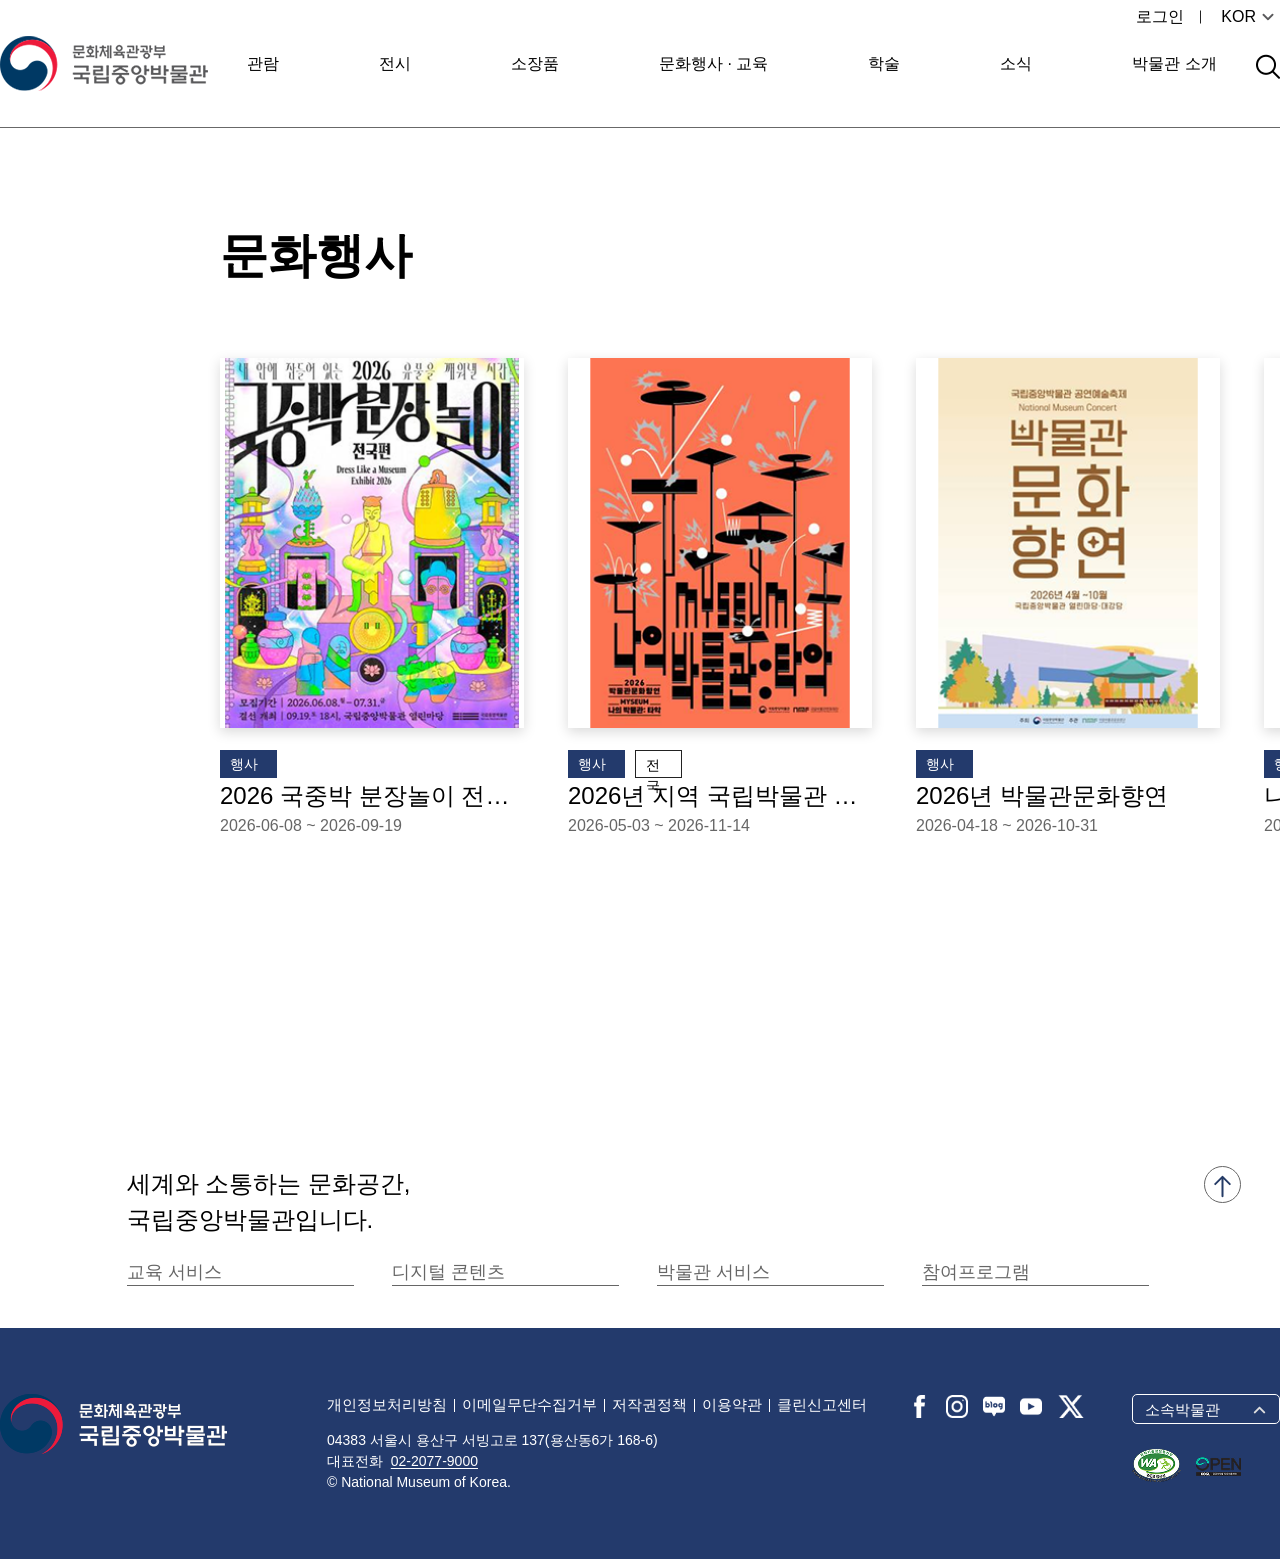
==== index.html @ bb140112 "헤더풋터-문화행사" ====
<!DOCTYPE html>
<html lang="ko">

<head>
    <meta charset="UTF-8">
    <meta name="viewport" content="width=device-width, initial-scale=1.0">
    <title>국립중앙박물관</title>
    <style>

    </style>
    <link rel="stylesheet" href="css/style.css">
</head>

<body>

    <!-- header -->
    <!-- 로고가 먼저 나와야 함  -->
    <header>
        <div class="header-inner inner">
            <h1 class="logo"><a href="#"><img src="./museum_img/logo/logo_b.png" alt="국립중앙박물관 로고 글씨는 흰색"></a></h1>

            <ul class="gnb-list">
                <li class="login"><a href="#">로그인</a></li>
                <li class="lang-btn">
                    <a href="#"><span>KOR</span></a>
                    <ul class="lang-list">
                        <li><a href="#">KOR</a></li>
                        <li><a href="#">ENG</a></li>
                    </ul>
                </li>
            </ul>

            <nav>
                <ul class="main-menu">
                    <li>
                        <a href="#">관람</a>
                        <ul class="depth2">
                            <li><a href="#">관람안내</a></li>
                            <li><a href="#">예약</a></li>
                            <li><a href="#">전시해설</a></li>
                            <li><a href="#">편의시설</a></li>
                            <li><a href="#">오시는 길</a></li>
                        </ul>
                    </li>
                    <li>
                        <a href="#">전시</a>
                        <ul class="depth2">
                            <li><a href="#">상설전시</a></li>
                            <li><a href="#">특별전시</a></li>
                            <li><a href="#">온라인전시</a></li>
                            <li><a href="#">공간 오감</a></li>
                        </ul>
                    </li>
                    <li>
                        <a href="#">소장품</a>
                        <ul class="depth2">
                            <li><a href="#">소장품 검색</a></li>
                            <li><a href="#">대표 소장품</a></li>
                            <li><a href="#">국보 · 보물</a></li>
                            <li><a href="#">디지털 소장품</a></li>
                        </ul>
                    </li>
                    <li>
                        <a href="#">문화행사 · 교육</a>
                        <ul class="depth2">
                            <li><a href="#">행사 · 공연</a></li>
                            <li><a href="#">일반교육(MODU)</a></li>
                            <li><a href="#">전문교육 <br>(뮤지엄 아카데미)</a></li>
                        </ul>
                    </li>
                    <li>
                        <a href="#">학술</a>
                        <ul class="depth2">
                            <li><a href="#">학술 행사</a></li>
                            <li><a href="#">연구 자료</a></li>
                            <li><a href="#">정기간행물</a></li>
                            <li><a href="#">도서관</a></li>
                        </ul>
                    </li>
                    <li>
                        <a href="#">소식</a>
                        <ul class="depth2">
                            <li><a href="#">공지사항</a></li>
                            <li><a href="#">보도자료</a></li>
                            <li><a href="#">채용 · 공고</a></li>
                            <li><a href="#">이벤트 · 참여</a></li>
                        </ul>
                    </li>
                    <li>
                        <a href="#">박물관 소개</a>
                        <ul class="depth2">
                            <li><a href="#">박물관 개요</a></li>
                            <li><a href="#">역사 · 연혁</a></li>
                            <li><a href="#">조직</a></li>
                            <li><a href="#">시설안내</a></li>
                            <li><a href="#">미션 · 비전</a></li>
                        </ul>
                    </li>
                </ul>
            </nav>
            <div class="search-ico">
                <a href="#"><img src="./museum_img/logo/menu-search.png" alt="검색 기능이 있는 돋보기 아이콘"></a>
            </div>
        </div>
    </header>


    <!-- main -->
    <main>
        <section>
            <div class="inner">
                <h2>문화행사</h2>
                <ul class="main-event">
                    <li>
                        <div class="imgbox">
                            <a href="#">
                                <img src="./museum_img/poster/event/main-event1.png" alt="국중박 분장놀이 전국편 포스터">
                                <div class="event-detail">
                                    <div class="detail-list">
                                        <div>
                                            <p class="e-detail">장소</p>
                                            <p class="details">국립중앙박물관 열린마당</p>
                                        </div>
                                        <div>
                                            <p class="e-detail">시간</p>
                                            <p class="details">9:30~17:30</p>
                                        </div>
                                        <div>
                                            <p class="e-detail">입장료</p>
                                            <p class="details">무료</p>
                                        </div>
                                    </div>
                                    <p class="more-btn">More<img src="./museum_img/icon/more-arrow.png" alt="더보기 버튼">
                                    </p>
                                </div>

                            </a>
                        </div>
                        <div class="text-box">
                            <span class="event-ing">행사중</span>
                            <p class="event-title">2026 국중박 분장놀이 전국편</p>
                            <p class="event-date">2026-06-08 ~ 2026-09-19</p>
                        </div>
                    </li>
                    <li>
                        <div class="imgbox">
                            <a href="#">
                                <img src="./museum_img/poster/event/main-event2.png"
                                    alt="2026년 문화향연 나의 박물관(MYSEUM) : 타악 포스터">
                                <div class="event-detail">
                                    <div class="detail-list">
                                        <div>
                                            <p class="e-detail">장소</p>
                                            <p class="details">지역 국립박물관</p>
                                        </div>
                                        <div>
                                            <p class="e-detail">시간</p>
                                            <p class="details">오후 3시</p>
                                        </div>
                                        <div>
                                            <p class="e-detail">입장료</p>
                                            <p class="details">무료</p>
                                        </div>
                                    </div>
                                    <p class="more-btn">More<img src="./museum_img/icon/more-arrow.png" alt="더보기 버튼">
                                    </p>
                                </div>
                            </a>
                        </div>
                        <div class="text-box">
                            <div>
                                <span class="event-ing">행사중</span>
                                <span class="event-region">전국</span>
                            </div>
                            <p class="event-title">2026년 지역 국립박물관 문화향연 &lt;나의 박물관(MYSEUM) : 타악&gt;</p>
                            <p class="event-date">2026-05-03 ~ 2026-11-14</p>
                        </div>
                    </li>
                    <li>
                        <div class="imgbox">
                            <a href="#">
                                <img src="./museum_img/poster/event/main-event3.png" alt="2026년 박물관문화향연 포스터">
                                <div class="event-detail">
                                    <div class="detail-list">
                                        <div>
                                            <p class="e-detail">장소</p>
                                            <p class="details">국립중앙박물관 대강당</p>
                                        </div>
                                        <div>
                                            <p class="e-detail">시간</p>
                                            <p class="details">오후3시 </p>
                                        </div>
                                        <div>
                                            <p class="e-detail">입장료</p>
                                            <p class="details">무료</p>
                                        </div>
                                    </div>
                                    <p class="more-btn">More<img src="./museum_img/icon/more-arrow.png" alt="더보기 버튼">
                                    </p>

                                </div>
                            </a>
                        </div>
                        <div class="text-box">
                            <span class="event-ing">행사중</span>
                            <p class="event-title">2026년 박물관문화향연</p>
                            <p class="event-date">2026-04-18 ~ 2026-10-31</p>
                        </div>
                    </li>
                    <li>
                        <div class="imgbox">
                            <a href="">
                                <img src="./museum_img/poster/event/main-event4.png"
                                    alt="나의 박물관(MYSEUM) : 타악 그루브앤드 포스터">
                                <div class="event-detail">
                                    <div class="detail-list">
                                        <div>
                                            <p class="e-detail">장소</p>
                                            <p class="details">국립청주박물관</p>
                                        </div>
                                        <div>
                                            <p class="e-detail">시간</p>
                                            <p class="details">오후 3시</p>
                                        </div>
                                        <div>
                                            <p class="e-detail">입장료</p>
                                            <p class="details">무료</p>
                                        </div>
                                    </div>
                                    <p class="more-btn">More<img src="./museum_img/icon/more-arrow.png" alt="더보기 버튼">
                                    </p>
                                </div>
                            </a>
                        </div>
                        <div class="text-box">
                            <div>
                                <span class="event-ing">행사중</span>
                                <span class="event-region">청주</span>
                            </div>
                            <p class="event-title">나의 박물관(MYSEUM) : 타악 &lt;국립청주박물관 - 그루브앤드&gt;</p>
                            <p class="event-date">2026-08-01 ~ 2026-08-01</p>
                        </div>
                    </li>
                </ul>
            </div>
        </section>
    </main>

    <!-- footer -->
    <footer>
        <div class="footer-inner-top">
            <div class="footer-top">
                <div>
                    <p> 세계와 소통하는 문화공간, <br> 국립중앙박물관입니다. </p>
                </div>
                <ul class="service-site">
                    <li>
                        <a href="#">
                            <span>교육 서비스</span><img src="./museum_img/logo/arrow-up.png" alt="화살표">
                        </a>
                        <ul class="family-site">
                            <li><a href="#">교육플랫폼 모두(MODU)</a></li>
                            <li><a href="#">학예사 자격증</a></li>
                            <li><a href="#">어린이 박물관</a></li>
                        </ul>
                    </li>
                    <li>
                        <a href="#">
                            <span>디지털 콘텐츠</span><img src="./museum_img/logo/arrow-up.png" alt="화살표">
                        </a>
                        <ul class="family-site">
                            <li><a href="#">e뮤지엄</a></li>
                            <li><a href="#">외규장각 의궤 원문</a></li>
                            <li><a href="#">조선총독부박물관 문서</a></li>
                            <li><a href="#">유리건판</a></li>
                        </ul>
                    </li>
                    <li>
                        <a href="#">
                            <span>박물관 서비스</span><img src="./museum_img/logo/arrow-up.png" alt="화살표">
                        </a>
                        <ul class="family-site">
                            <li><a href="#">박물관 상품관</a></li>
                            <li><a href="#">박물관신문</a></li>
                        </ul>
                    </li>

                    <li>
                        <a href="#">
                            <span>참여프로그램</span><img src="./museum_img/logo/arrow-up.png" alt="화살표">
                        </a>
                        <ul class="family-site">
                            <li><a href="#">청년멘토</a></li>
                        </ul>
                    </li>
                </ul>
                <p class="top-btn">
                    <a href="#"><img src="./museum_img/logo/top-btn.png" alt="맨 위로 버튼"></a>
                </p>
            </div>
        </div>
        <div class="footer-bottom">
            <div class="footer-inner-bottom">
                <div class="footer-left">
                    <p><img src="./museum_img/logo/logo_w.png" alt="로고 밝은 색"></p>
                    <div class="footer-left-right">
                        <ul class="per-info">
                            <li><a href="#">개인정보처리방침</a></li>
                            <li><a href="#">이메일무단수집거부</a></li>
                            <li><a href="#">저작권정책</a></li>
                            <li><a href="#">이용약관</a></li>
                            <li><a href="#">클린신고센터</a></li>
                        </ul>
                        <address>
                            <p>04383 서울시 용산구 서빙고로 137(용산동6가 168-6)</p>
                            <p>대표전화 &nbsp;<a href="#">02-2077-9000</a></p>
                            <p>© National Museum of Korea.</p>
                        </address>
                    </div>
                </div>
                <div class="footer-right">
                    <ul class="sns-list">
                        <li><a href="#"><img src="./museum_img/logo/facebook.png" alt="페이스북 아이콘"></a></li>
                        <li><a href="#"><img src="./museum_img/logo/instagram.png" alt="인스타그램 아이콘"></a></li>
                        <li><a href="#"><img src="./museum_img/logo/naver.png" alt="네이버 아이콘"></a></li>
                        <li><a href="#"><img src="./museum_img/logo/youtube.png" alt="유투브 아이콘"></a></li>
                        <li><a href="#"><img src="./museum_img/logo/twitter.png" alt="트위터 아이콘"></a></li>
                    </ul>
                    <div class="footer-right-right">
                        <div class="family-museum">
                            <div class="family-btn">
                                <a href="#">
                                    <span>소속박물관</span><img src="./museum_img/logo/arrow-up.png" alt="">
                                </a>
                            </div>
                            <ul class="family-museum-list">
                                <li><a href="#">국립경주박물관</a></li>
                                <li><a href="#">국립광주박물관</a></li>
                                <li><a href="#">국립전주박물관</a></li>
                                <li><a href="#">국립대구박물관</a></li>
                                <li><a href="#">국립부여박물관</a></li>
                                <li><a href="#">국립공주박물관</a></li>
                                <li><a href="#">국립진주박물관</a></li>
                                <li><a href="#">국립청주박물관</a></li>
                                <li><a href="#">국립김해박물관</a></li>
                                <li><a href="#">국립제주박물관</a></li>
                                <li><a href="#">국립춘전박물관</a></li>
                                <li><a href="#">국립나주박물관</a></li>
                                <li><a href="#">국립익산박물관</a></li>
                            </ul>
                        </div>
                        <ul class="web-logo">
                            <li><a href="#"><img src="./museum_img/logo/web_access.png" alt="웹 접근성 아이콘"></a></li>
                            <li><a href="#"><img src="./museum_img/logo/logo_open.png" alt="개인정보 아이콘"></a></li>
                        </ul>
                    </div>
                </div>
            </div>
        </div>
    </footer>
</body>

</html>
---- css/style.css ----
/* 공통사항 */
/* 모든요소의 여백제거 */
*,
*::before,
*::after{
    margin:0;
    padding:0;
    box-sizing: border-box;
    font-family: "Pretendard",sans-serif;
    line-height:1.5em;
}
/* li장식제거 */
li{
    list-style:none;
}
/* a 밑줄제거, 글자색 */
a{
    color:inherit;
    text-decoration:none;
}
/* img,video */
img, video{
    max-width:100%;
    /* width:100%; */
    vertical-align:middle;
}
/* em, i, address */
em, i, address{
    font-style:normal;
}

/* button 테두리 제거, 배경제거, 커서마우스 */
button{
    border:0;
    background: none;
    cursor: pointer;
}

/* blind 
- 화면에서 보이지는 않지만 리더기를 통해서 읽혀지도록*/
.blind{
    position:absolute;
    top:-9999px;
}
/* iframe */
iframe{
    border: 0%;
}
/* skip */

/* 변수 선언 */
:root{
    /* color */
    --primary-color:#233A6C;
    --secondary-color:#3F0B9F;
    --typo-color:#666;
    
    /* layout */
    --inner-width: 1400px;

}


/* layout */
.inner{
    max-width:var(--inner-width);
    /* background:rgba(0,0,255,0.1); */
    margin: 0 auto;
}

/* header */
header{
    width:100%;
    /* background:rgba(255,0,0,0.2); */
    font-size:18px;
    font-weight:500px;
    position:fixed;
    z-index: 1000;
    border-bottom: 0.3px solid #686868;
    background-color: #fff;
   
}

.header-inner{
    
    
    display:flex;
    justify-content: space-between;
    align-items: center;
    padding:36px 0;
    font-size:16px;
    position:relative;
   
    
}

header:hover{
    background-color: #fff;
    
    padding-bottom: 300px;
    
}

header:hover .depth2{
    display:block;
}

.main-menu>li>a{
    position:relative;
    display:flex;
    font-weight:500;
    
}

.main-menu>li>a:hover::after{
    content:"";
    opacity:1;
    transition:0.3s;
}
.main-menu>li>a::after{
  content:"";
  display:inline-block;
  position:absolute;
  left:-5px;
  right: -5px;
  top: 23px;
  background: #222;
  height:1px;
  opacity:0;
}

.main-menu>li{
    display:flex;
    align-items: center;
}



.depth2>li:hover{
    color:var(--secondary-color);
}

.depth2{
    display:none;
    
    
    /* background-color: antiquewhite; */
    position:absolute;
    top:75px;
}

.depth2>li{
    margin-top:12px;
}

.depth2>li>a{
    display:block;
    width:190px;
    
}



.gnb-list{
    display:flex;
    gap:20px;
    position:absolute;
    top:5px;
    right:0;
    align-items:normal;
    
}

.lang-list{
    display:none;
}

.login>a{
    position:relative;
    padding:0 17px;
}
.login>a::after{
    content:"";
    display:block;
    width:1px;
    height:13px;
    background:#222;
    position:absolute;
    right:0;
    top:50%;
    transform:translateY(-50%);

}

.lang-btn>a>span::after{
    display:block;
    width:24px;
    height:24px;
    content:"";
    background:url(../museum_img/icon/arrow-up.png);
}

.lang-btn>a>span{
    display:block;
    display:flex;
    
}
.main-menu{
    display:flex;
    position:sticky;

    gap:100px;
    
    
}



.search-ico>a{
    display:block;
    width:24px;
    height:24px;
}





/* main */
section{
    padding:220px;
}

section h2{
    font-size:48px;
}

section>.inner{
    padding:30px, 0;
    
}

.main-event{
    padding:66px 0;
    display:flex;
    gap:44px;
    align-items:stretch;
    
}

.main-event>li{
    flex: 0 0 calc((100% - 54*3px) / 4);
    
    
}

.imgbox{
    position:relative;
}

.imgbox>a>img{
    width:100%;
    height:370px;
    box-shadow: 0 4px 12px rgba(0, 0, 0, 0.15);
    
    
    
    
}

.detail-list{
    display:flex;
    flex-direction:column;
    gap:16px;
    padding-top:95px;
    padding-left:67px;
    line-height:1.3em;
}

.more-btn{
    position:absolute;
    top:85%;
    right:25px;
    
}

.more-btn>img{
    width:29px;
}

.event-detail p{
    font-size:18px;
    color:#fff;
}

.event-detail{
    background-color: rgba(0,0,0,0.76);
    position:absolute;
    top:0;
    width:100%;
    height:100%;
    opacity:0;
    transition:0.5s;
   
}

.event-detail:hover{
    opacity: 1;
}


.details{
    font-weight:bold;
}


.event-title{
    font-size:24px;
    font-weight:500;
    display: -webkit-box;
    -webkit-box-orient: vertical;
    -webkit-line-clamp: 1;
    overflow: hidden;
    width:304px;

}

.event-date{
    color:#666;
    font-size:16px;

}

.text-box{
    margin-top:22px;
}

.event-ing{
    font-size:14px;
    color:#fff;
    display:block;
    background:var(--primary-color);
    width:57px;
    height:28px;
    padding:4px 10px;
}

.event-region{
    font-size:14px;
    display:block;
    background:#fff;
    border: 0.5px solid #222;
    padding:4px 10px;
    width:47px;
    height:28px;

}

.text-box>div{
    display:flex;
    gap:10px;
    align-items: center;
}



/* footer */

footer{
    background-color: #fff;
    position:relative;
   
}

.footer-inner-top{
    /* background-color: rgba(0,255,0,0.1); */
    max-width:1027px;
    margin:0 auto;
    padding: 42px 0;
    

}

.footer-top{
    display:flex;
    flex-direction:column;
    align-items: flex-start;
    gap: 22px;
}

.footer-top p{
    font-size:24px;
}

.service-site{
    display:flex;
    gap:38px;
}

.service-site>li:hover{
    color:#222;
    font-weight:500;
    border-bottom:1px solid #222;
    
}






.service-site>li{
    width:227px;
    height:26px;
    border-bottom: 1px solid var(--typo-color);
    color:var(--typo-color);
    transition:0.3s;
    
}

.service-site>li>a{
    display:flex;
    justify-content: space-between;
    align-items: center;

}

.service-site>li span{
    line-height:1.3em;
}

.service-site>li:hover img{
    opacity:1;
}

.service-site>li img{
    width:15px;
    height:15px;
    margin:5.5px 5.5px;
    opacity:0;
    transition:0.3s;
}

.footer-top span{
    font-size:18px;
}

.top-btn{
    width:37px;
    height:37px;
    border-radius: 50%;
    border: 1px solid var(--typo-color);
    display:flex;
    align-items: center;
    justify-content: center;
    position:absolute;
    right: 39px;
    background-color: #fff;
    
    
    
}

.top-btn>img{
    width: 29px;
    height:29px;
}

.family-site{
    /* display:none; */
}


.family-site>li>a{
    display:block;
    width:227px;
    height:26px;
    background-color: #fff;
    border-bottom:1px solid #666;
    opacity:0;
}


/* footer-bottom */
.footer-bottom{
    background-color: var(--primary-color);
    color:#fff;
    font-size:15px;
}

address{
    font-size:14px;
    font-weight:200;
}

address a{
    text-decoration: underline;
    text-underline-offset: 2px;
}

.footer-inner-bottom{
    margin: 0 auto;
    max-width: 1700px;
    /* background-color: rgba(0,0,0,0.2); */
    display:flex;
    justify-content: space-between;
    padding:66px 0;
}

.footer-left{
    display:flex;
    gap:100px;
}

.footer-left-right{
    display:flex;
    flex-direction: column;
    gap:13px;

}

.per-info{
    display:flex;
    gap:15px;
    transition:0.3s;
    


}

.per-info>li{
    position:relative;
}

.per-info>li::after{
    content:"";
    display:block;
    width:1px;
    height:13px;
    background:#fff;
    position:absolute;
    top:5px;
    right:-7.5px;
    

}

.per-info>li:last-child::after{
    display:none;
}

.per-info>li:hover{
    text-decoration: underline;
    text-underline-offset: 3px;
    
    

}

.footer-right{
    display:flex;
    gap:47px;
    align-items: flex-start;
}

.sns-list{
    display:flex;
    gap:15px;

}



.sns-list>li img{
    height:23px;
}



.family-btn{
    display:block;
    width: 148px;
    height:30px;
    border:1px solid #fff;
    border-radius: 5px;
    padding: 4px 12px;


}

.family-btn>a{
    display:flex;
    justify-content: space-between;
    align-items: center;
    
}

.family-btn>a>img{
    filter:invert(1);
}

.family-museum-list{
    display:none;
}

.web-logo{
    margin-top:25px;
    display:flex;
    align-items: center;
    gap:15px;
}
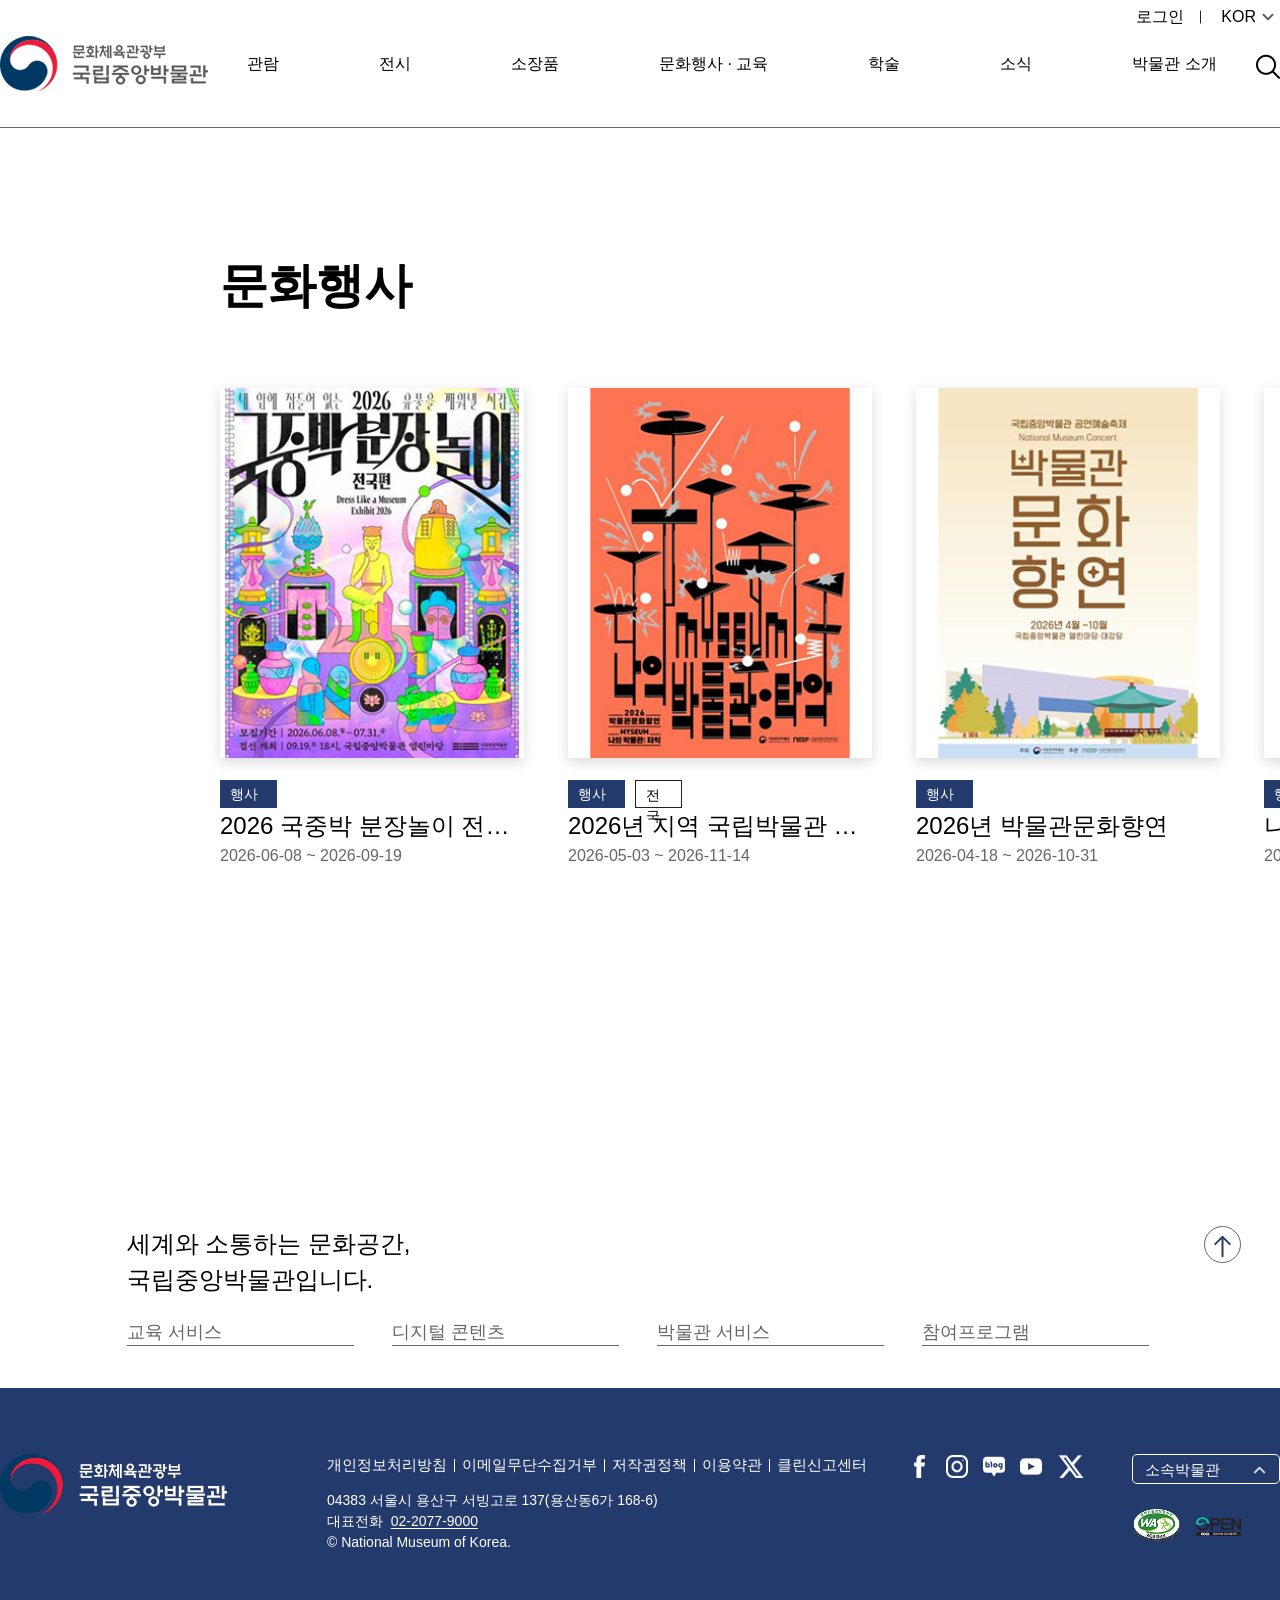
==== commit 225e4ce7: "접근성 개선" ====
--- a/index.html
+++ b/index.html
@@ -17,7 +17,7 @@
     <!-- 로고가 먼저 나와야 함  -->
     <header>
         <div class="header-inner inner">
-            <h1 class="logo"><a href="#"><img src="./museum_img/logo/logo_b.png" alt="국립중앙박물관 로고 글씨는 흰색"></a></h1>
+            <h1 class="logo"><a href="#"><img src="./museum_img/logo/logo_b.png" alt="국립중앙박물관"></a></h1>
 
             <ul class="gnb-list">
                 <li class="login"><a href="#">로그인</a></li>
@@ -99,7 +99,7 @@
                 </ul>
             </nav>
             <div class="search-ico">
-                <a href="#"><img src="./museum_img/logo/menu-search.png" alt="검색 기능이 있는 돋보기 아이콘"></a>
+                <a href="#"><img src="./museum_img/logo/menu-search.png" alt="검색"></a>
             </div>
         </div>
     </header>
@@ -130,8 +130,8 @@
                                             <p class="details">무료</p>
                                         </div>
                                     </div>
-                                    <p class="more-btn">More<img src="./museum_img/icon/more-arrow.png" alt="더보기 버튼">
-                                    </p>
+                                    <span class="more-btn">More<img src="./museum_img/icon/more-arrow.png" alt="">
+                                    </span>
                                 </div>
 
                             </a>
@@ -162,8 +162,8 @@
                                             <p class="details">무료</p>
                                         </div>
                                     </div>
-                                    <p class="more-btn">More<img src="./museum_img/icon/more-arrow.png" alt="더보기 버튼">
-                                    </p>
+                                    <span class="more-btn">More<img src="./museum_img/icon/more-arrow.png" alt="">
+                                    </span>
                                 </div>
                             </a>
                         </div>
@@ -195,8 +195,8 @@
                                             <p class="details">무료</p>
                                         </div>
                                     </div>
-                                    <p class="more-btn">More<img src="./museum_img/icon/more-arrow.png" alt="더보기 버튼">
-                                    </p>
+                                    <span class="more-btn">More<img src="./museum_img/icon/more-arrow.png" alt="">
+                                    </span>
 
                                 </div>
                             </a>
@@ -227,8 +227,8 @@
                                             <p class="details">무료</p>
                                         </div>
                                     </div>
-                                    <p class="more-btn">More<img src="./museum_img/icon/more-arrow.png" alt="더보기 버튼">
-                                    </p>
+                                    <span class="more-btn">More<img src="./museum_img/icon/more-arrow.png" alt="">
+                                    </span>
                                 </div>
                             </a>
                         </div>
--- a/css/style.css
+++ b/css/style.css
@@ -73,7 +73,7 @@
     width:100%;
     /* background:rgba(255,0,0,0.2); */
     font-size:18px;
-    font-weight:500px;
+    font-weight:500;
     position:fixed;
     z-index: 1000;
     border-bottom: 0.3px solid #686868;
@@ -94,14 +94,14 @@
     
 }
 
-header:hover{
+header:hover,
+header:focus-within{
     background-color: #fff;
-    
     padding-bottom: 300px;
-    
-}
-
-header:hover .depth2{
+}
+
+header:hover .depth2,
+header:focus-within .depth2{
     display:block;
 }
 
@@ -236,7 +236,7 @@
 }
 
 section>.inner{
-    padding:30px, 0;
+    padding:30px 0;
     
 }
 
@@ -288,10 +288,13 @@
     width:29px;
 }
 
-.event-detail p{
+.event-detail p,
+.event-detail span{
     font-size:18px;
     color:#fff;
 }
+
+
 
 .event-detail{
     background-color: rgba(0,0,0,0.76);
@@ -304,7 +307,8 @@
    
 }
 
-.event-detail:hover{
+.imgbox:hover .event-detail,
+.imgbox:focus-within .event-detail{
     opacity: 1;
 }
 
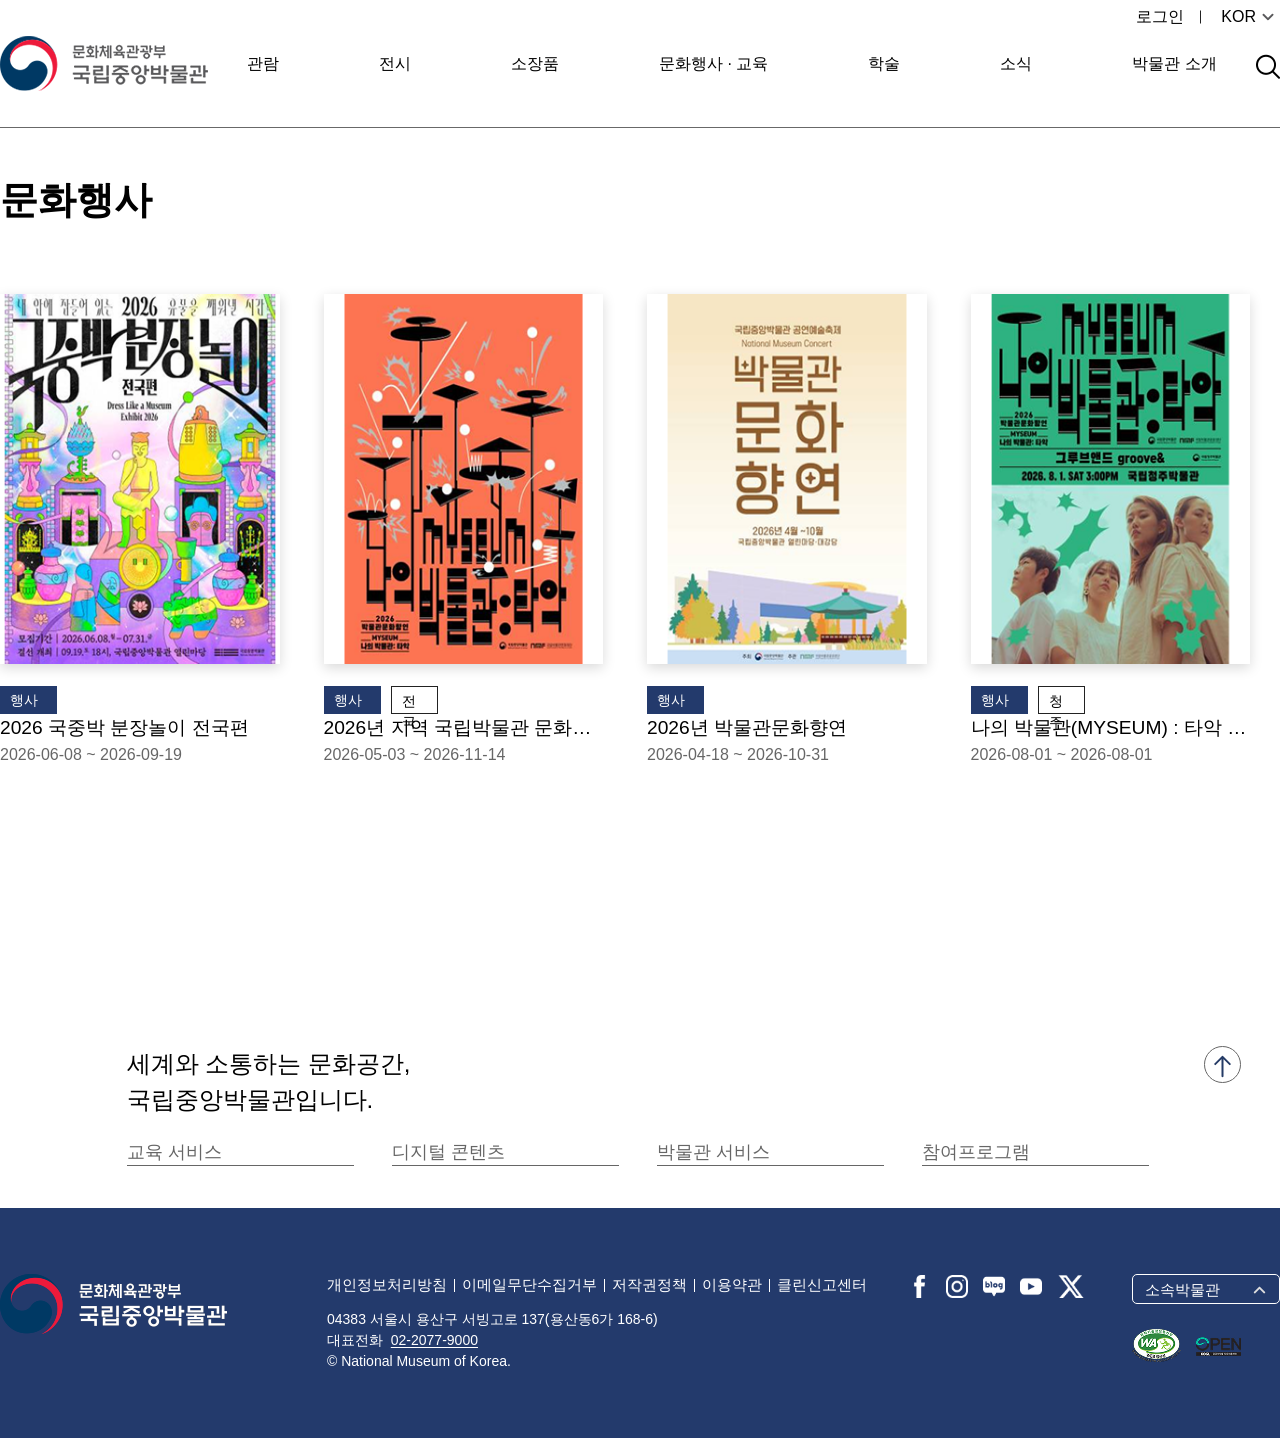
==== commit 44529ce6: "lang-btn-list" ====
--- a/index.html
+++ b/index.html
@@ -26,6 +26,8 @@
                     <ul class="lang-list">
                         <li><a href="#">KOR</a></li>
                         <li><a href="#">ENG</a></li>
+                        <li><a href="#">JPN</a></li>
+                        <li><a href="#">CHN</a></li>
                     </ul>
                 </li>
             </ul>
--- a/css/style.css
+++ b/css/style.css
@@ -2,59 +2,68 @@
 /* 모든요소의 여백제거 */
 *,
 *::before,
-*::after{
-    margin:0;
-    padding:0;
+*::after {
+    margin: 0;
+    padding: 0;
     box-sizing: border-box;
-    font-family: "Pretendard",sans-serif;
-    line-height:1.5em;
-}
+    font-family: "Pretendard", sans-serif;
+    line-height: 1.5em;
+}
+
 /* li장식제거 */
-li{
-    list-style:none;
-}
+li {
+    list-style: none;
+}
+
 /* a 밑줄제거, 글자색 */
-a{
-    color:inherit;
-    text-decoration:none;
-}
+a {
+    color: inherit;
+    text-decoration: none;
+}
+
 /* img,video */
-img, video{
-    max-width:100%;
+img,
+video {
+    max-width: 100%;
     /* width:100%; */
-    vertical-align:middle;
-}
+    vertical-align: middle;
+}
+
 /* em, i, address */
-em, i, address{
-    font-style:normal;
+em,
+i,
+address {
+    font-style: normal;
 }
 
 /* button 테두리 제거, 배경제거, 커서마우스 */
-button{
-    border:0;
+button {
+    border: 0;
     background: none;
     cursor: pointer;
 }
 
 /* blind 
 - 화면에서 보이지는 않지만 리더기를 통해서 읽혀지도록*/
-.blind{
-    position:absolute;
-    top:-9999px;
-}
+.blind {
+    position: absolute;
+    top: -9999px;
+}
+
 /* iframe */
-iframe{
+iframe {
     border: 0%;
 }
+
 /* skip */
 
 /* 변수 선언 */
-:root{
+:root {
     /* color */
-    --primary-color:#233A6C;
-    --secondary-color:#3F0B9F;
-    --typo-color:#666;
-    
+    --primary-color: #233A6C;
+    --secondary-color: #3F0B9F;
+    --typo-color: #666;
+
     /* layout */
     --inner-width: 1400px;
 
@@ -62,164 +71,197 @@
 
 
 /* layout */
-.inner{
-    max-width:var(--inner-width);
+.inner {
+    max-width: var(--inner-width);
     /* background:rgba(0,0,255,0.1); */
     margin: 0 auto;
 }
 
 /* header */
-header{
-    width:100%;
+header {
+    width: 100%;
     /* background:rgba(255,0,0,0.2); */
-    font-size:18px;
-    font-weight:500;
-    position:fixed;
+    font-size: 18px;
+    font-weight: 500;
+    position: fixed;
     z-index: 1000;
     border-bottom: 0.3px solid #686868;
     background-color: #fff;
-   
-}
-
-.header-inner{
-    
-    
-    display:flex;
+
+}
+
+.header-inner {
+
+
+    display: flex;
     justify-content: space-between;
     align-items: center;
-    padding:36px 0;
-    font-size:16px;
-    position:relative;
-   
-    
+    padding: 36px 0;
+    font-size: 16px;
+    position: relative;
+
+
 }
 
 header:hover,
-header:focus-within{
+header:focus-within {
     background-color: #fff;
     padding-bottom: 300px;
 }
 
 header:hover .depth2,
-header:focus-within .depth2{
-    display:block;
-}
-
-.main-menu>li>a{
-    position:relative;
+header:focus-within .depth2 {
+    display: block;
+}
+
+.main-menu>li>a {
+    position: relative;
+    display: flex;
+    font-weight: 500;
+
+}
+
+.main-menu>li>a:hover::after {
+    content: "";
+    opacity: 1;
+    transition: 0.3s;
+}
+
+.main-menu>li>a::after {
+    content: "";
+    display: inline-block;
+    position: absolute;
+    left: -5px;
+    right: -5px;
+    top: 23px;
+    background: #222;
+    height: 1px;
+    opacity: 0;
+}
+
+.main-menu>li {
+    display: flex;
+    align-items: center;
+}
+
+
+
+.depth2>li:hover {
+    color: var(--secondary-color);
+}
+
+.depth2 {
+    display: none;
+
+
+    /* background-color: antiquewhite; */
+    position: absolute;
+    top: 75px;
+}
+
+.depth2>li {
+    margin-top: 12px;
+}
+
+.depth2>li>a {
+    display: block;
+    width: 190px;
+
+}
+
+
+
+.gnb-list {
+    display: flex;
+    gap: 20px;
+    position: absolute;
+    top: 5px;
+    right: 0;
+    align-items: normal;
+
+}
+
+
+.login>a {
+    position: relative;
+    padding: 0 17px;
+}
+
+.login>a::after {
+    content: "";
+    display: block;
+    width: 1px;
+    height: 13px;
+    background: #222;
+    position: absolute;
+    right: 0;
+    top: 50%;
+    transform: translateY(-50%);
+
+}
+
+.lang-btn>a>span::after {
+    display: block;
+    width: 24px;
+    height: 24px;
+    content: "";
+    background: url(../museum_img/icon/arrow-up.png);
+}
+
+.lang-btn>a>span {
+    display: block;
+    display: flex;
+
+}
+
+.lang-btn .lang-list {
+    position: absolute;
+    right:0;
+    background: #fff;
+    color: var(--typo-color);
+    width: 76px;
+    border-radius:8px;
+    flex-direction: column;
     display:flex;
-    font-weight:500;
+    gap:10px;
+    padding:13px 22px;
+    box-shadow: 0 4px 10px rgba(0,0,0,0.2);
+    display: none;
+}
+
+
+
+/* .lang-btn .lang-list>li a {
+} */
+
+
+.lang-btn .lang-list>li a:hover {
     
-}
-
-.main-menu>li>a:hover::after{
-    content:"";
-    opacity:1;
-    transition:0.3s;
-}
-.main-menu>li>a::after{
-  content:"";
-  display:inline-block;
-  position:absolute;
-  left:-5px;
-  right: -5px;
-  top: 23px;
-  background: #222;
-  height:1px;
-  opacity:0;
-}
-
-.main-menu>li{
+    color:#222;
+    font-weight:700;
+    
+}
+
+
+.lang-btn:hover .lang-list {
+    display: block;
+    flex-direction: column;
     display:flex;
-    align-items: center;
-}
-
-
-
-.depth2>li:hover{
-    color:var(--secondary-color);
-}
-
-.depth2{
-    display:none;
-    
-    
-    /* background-color: antiquewhite; */
-    position:absolute;
-    top:75px;
-}
-
-.depth2>li{
-    margin-top:12px;
-}
-
-.depth2>li>a{
-    display:block;
-    width:190px;
-    
-}
-
-
-
-.gnb-list{
-    display:flex;
-    gap:20px;
-    position:absolute;
-    top:5px;
-    right:0;
-    align-items:normal;
-    
-}
-
-.lang-list{
-    display:none;
-}
-
-.login>a{
-    position:relative;
-    padding:0 17px;
-}
-.login>a::after{
-    content:"";
-    display:block;
-    width:1px;
-    height:13px;
-    background:#222;
-    position:absolute;
-    right:0;
-    top:50%;
-    transform:translateY(-50%);
-
-}
-
-.lang-btn>a>span::after{
-    display:block;
-    width:24px;
-    height:24px;
-    content:"";
-    background:url(../museum_img/icon/arrow-up.png);
-}
-
-.lang-btn>a>span{
-    display:block;
-    display:flex;
-    
-}
-.main-menu{
-    display:flex;
-    position:sticky;
-
-    gap:100px;
-    
-    
-}
-
-
-
-.search-ico>a{
-    display:block;
-    width:24px;
-    height:24px;
+    gap:10px;
+}
+
+.main-menu {
+    display: flex;
+    position: sticky;
+    gap: 100px;
+}
+
+
+
+.search-ico>a {
+    display: block;
+    width: 24px;
+    height: 24px;
 }
 
 
@@ -227,142 +269,149 @@
 
 
 /* main */
-section{
-    padding:220px;
-}
-
-section h2{
-    font-size:48px;
-}
-
-section>.inner{
-    padding:30px 0;
-    
-}
-
-.main-event{
-    padding:66px 0;
-    display:flex;
-    gap:44px;
-    align-items:stretch;
-    
-}
-
-.main-event>li{
+section {
+    /* padding: 220px; */
+    padding:clamp(120px,11vw,220px) 0;
+}
+
+section h2 {
+    /* font-size: 48px; */
+    font-size: clamp(32px,3vw,48px);
+}
+
+section>.inner {
+    padding: 30px 0;
+
+}
+
+.main-event {
+    padding: 66px 0;
+    display: flex;
+    gap: 44px;
+    align-items: stretch;
+    /* display:grid;
+    grid-template-columns:repeat(4,minmax(0,1fr));
+    gap:44px; */
+
+}
+
+.main-event>li {
     flex: 0 0 calc((100% - 54*3px) / 4);
-    
-    
-}
-
-.imgbox{
-    position:relative;
-}
-
-.imgbox>a>img{
-    width:100%;
-    height:370px;
+
+
+}
+
+.imgbox {
+    position: relative;
+}
+
+.imgbox>a>img {
+    width: 100%;
+    height: 370px;
     box-shadow: 0 4px 12px rgba(0, 0, 0, 0.15);
-    
-    
-    
-    
-}
-
-.detail-list{
-    display:flex;
-    flex-direction:column;
-    gap:16px;
-    padding-top:95px;
-    padding-left:67px;
-    line-height:1.3em;
-}
-
-.more-btn{
-    position:absolute;
-    top:85%;
-    right:25px;
-    
-}
-
-.more-btn>img{
-    width:29px;
+
+
+
+
+}
+
+.detail-list {
+    display: flex;
+    flex-direction: column;
+    gap: 16px;
+    padding-top: 95px;
+    padding-left: 67px;
+    line-height: 1.3em;
+}
+
+.more-btn {
+    position: absolute;
+    top: 85%;
+    right: 25px;
+
+}
+
+.more-btn>img {
+    width: 29px;
 }
 
 .event-detail p,
-.event-detail span{
-    font-size:18px;
-    color:#fff;
-}
-
-
-
-.event-detail{
-    background-color: rgba(0,0,0,0.76);
-    position:absolute;
-    top:0;
-    width:100%;
-    height:100%;
-    opacity:0;
-    transition:0.5s;
-   
+.event-detail span {
+    font-size: 18px;
+    color: #fff;
+}
+
+
+
+.event-detail {
+    background-color: rgba(0, 0, 0, 0.76);
+    position: absolute;
+    top: 0;
+    width: 100%;
+    height: 100%;
+    opacity: 0;
+    transition: 0.5s;
+
 }
 
 .imgbox:hover .event-detail,
-.imgbox:focus-within .event-detail{
+.imgbox:focus-within .event-detail {
     opacity: 1;
 }
 
 
-.details{
-    font-weight:bold;
-}
-
-
-.event-title{
-    font-size:24px;
-    font-weight:500;
+.details {
+    font-weight: bold;
+}
+
+
+.event-title {
+    /* font-size: 24px; */
+    font-size:clamp(18px,1.5vw,24px);
+    font-weight: 500;
     display: -webkit-box;
     -webkit-box-orient: vertical;
     -webkit-line-clamp: 1;
     overflow: hidden;
-    width:304px;
-
-}
-
-.event-date{
-    color:#666;
-    font-size:16px;
-
-}
-
-.text-box{
-    margin-top:22px;
-}
-
-.event-ing{
-    font-size:14px;
-    color:#fff;
-    display:block;
-    background:var(--primary-color);
-    width:57px;
-    height:28px;
-    padding:4px 10px;
-}
-
-.event-region{
-    font-size:14px;
-    display:block;
-    background:#fff;
+    /* width: 304px; */
+    width:100%;
+
+}
+
+.event-date {
+    color: #666;
+    font-size: 16px;
+
+}
+
+.text-box {
+    margin-top: 22px;
+}
+
+.event-ing {
+    font-size: 14px;
+    color: #fff;
+    display: block;
+    background: var(--primary-color);
+    width: 57px;
+    height: 28px;
+    padding: 4px 10px;
+}
+
+.event-region {
+    font-size: 14px;
+    display: block;
+    background: #fff;
     border: 0.5px solid #222;
-    padding:4px 10px;
-    width:47px;
-    height:28px;
-
-}
-
-.text-box>div{
-    display:flex;
-    gap:10px;
+    padding: 4px 10px;
+    width: 47px;
+    height: 28px;
+
+}
+
+.text-box>div {
+    display: flex;
+    gap: 10px;
     align-items: center;
 }
 
@@ -370,247 +419,607 @@
 
 /* footer */
 
-footer{
+footer {
     background-color: #fff;
-    position:relative;
-   
-}
-
-.footer-inner-top{
+    position: relative;
+
+}
+
+.footer-inner-top {
     /* background-color: rgba(0,255,0,0.1); */
-    max-width:1027px;
-    margin:0 auto;
+    max-width: 1027px;
+    margin: 0 auto;
     padding: 42px 0;
-    
-
-}
-
-.footer-top{
-    display:flex;
-    flex-direction:column;
+
+
+}
+
+.footer-top {
+    display: flex;
+    flex-direction: column;
     align-items: flex-start;
     gap: 22px;
 }
 
-.footer-top p{
-    font-size:24px;
-}
-
-.service-site{
-    display:flex;
-    gap:38px;
-}
-
-.service-site>li:hover{
-    color:#222;
-    font-weight:500;
-    border-bottom:1px solid #222;
-    
-}
-
-
-
-
-
-
-.service-site>li{
-    width:227px;
-    height:26px;
+.footer-top p {
+    font-size: 24px;
+}
+
+.service-site {
+    display: flex;
+    gap: 38px;
+}
+
+.service-site>li:hover {
+    color: #222;
+    font-weight: 500;
+    border-bottom: 1px solid #222;
+
+}
+
+
+
+
+
+
+.service-site>li {
+    width: 227px;
+    height: 26px;
     border-bottom: 1px solid var(--typo-color);
-    color:var(--typo-color);
-    transition:0.3s;
-    
-}
-
-.service-site>li>a{
-    display:flex;
+    color: var(--typo-color);
+    transition: 0.3s;
+
+}
+
+.service-site>li>a {
+    display: flex;
     justify-content: space-between;
     align-items: center;
 
 }
 
-.service-site>li span{
-    line-height:1.3em;
-}
-
-.service-site>li:hover img{
-    opacity:1;
-}
-
-.service-site>li img{
-    width:15px;
-    height:15px;
-    margin:5.5px 5.5px;
-    opacity:0;
-    transition:0.3s;
-}
-
-.footer-top span{
-    font-size:18px;
-}
-
-.top-btn{
-    width:37px;
-    height:37px;
+.service-site>li span {
+    line-height: 1.3em;
+}
+
+.service-site>li:hover img {
+    opacity: 1;
+}
+
+.service-site>li img {
+    width: 15px;
+    height: 15px;
+    margin: 5.5px 5.5px;
+    opacity: 0;
+    transition: 0.3s;
+}
+
+.footer-top span {
+    font-size: 18px;
+}
+
+.top-btn {
+    width: 37px;
+    height: 37px;
     border-radius: 50%;
     border: 1px solid var(--typo-color);
-    display:flex;
+    display: flex;
     align-items: center;
     justify-content: center;
-    position:absolute;
+    position: absolute;
     right: 39px;
     background-color: #fff;
-    
-    
-    
-}
-
-.top-btn>img{
+
+
+
+}
+
+.top-btn>img {
     width: 29px;
-    height:29px;
-}
-
-.family-site{
+    height: 29px;
+}
+
+.family-site {
     /* display:none; */
 }
 
 
-.family-site>li>a{
-    display:block;
-    width:227px;
-    height:26px;
+.family-site>li>a {
+    display: block;
+    width: 227px;
+    height: 26px;
     background-color: #fff;
-    border-bottom:1px solid #666;
-    opacity:0;
+    border-bottom: 1px solid #666;
+    opacity: 0;
 }
 
 
 /* footer-bottom */
-.footer-bottom{
+.footer-bottom {
     background-color: var(--primary-color);
-    color:#fff;
-    font-size:15px;
-}
-
-address{
-    font-size:14px;
-    font-weight:200;
-}
-
-address a{
+    color: #fff;
+    font-size: 15px;
+}
+
+address {
+    font-size: 14px;
+    font-weight: 200;
+}
+
+address a {
     text-decoration: underline;
     text-underline-offset: 2px;
 }
 
-.footer-inner-bottom{
+.footer-inner-bottom {
     margin: 0 auto;
     max-width: 1700px;
     /* background-color: rgba(0,0,0,0.2); */
-    display:flex;
+    display: flex;
     justify-content: space-between;
-    padding:66px 0;
-}
-
-.footer-left{
-    display:flex;
-    gap:100px;
-}
-
-.footer-left-right{
-    display:flex;
+    padding: 66px 0;
+}
+
+.footer-left {
+    display: flex;
+    gap: 100px;
+}
+
+.footer-left-right {
+    display: flex;
     flex-direction: column;
-    gap:13px;
-
-}
-
-.per-info{
-    display:flex;
-    gap:15px;
-    transition:0.3s;
-    
-
-
-}
-
-.per-info>li{
-    position:relative;
-}
-
-.per-info>li::after{
-    content:"";
-    display:block;
-    width:1px;
-    height:13px;
-    background:#fff;
-    position:absolute;
-    top:5px;
-    right:-7.5px;
-    
-
-}
-
-.per-info>li:last-child::after{
-    display:none;
-}
-
-.per-info>li:hover{
+    gap: 13px;
+
+}
+
+.per-info {
+    display: flex;
+    gap: 15px;
+    transition: 0.3s;
+
+
+
+}
+
+.per-info>li {
+    position: relative;
+}
+
+.per-info>li::after {
+    content: "";
+    display: block;
+    width: 1px;
+    height: 13px;
+    background: #fff;
+    position: absolute;
+    top: 5px;
+    right: -7.5px;
+
+
+}
+
+.per-info>li:last-child::after {
+    display: none;
+}
+
+.per-info>li:hover {
     text-decoration: underline;
     text-underline-offset: 3px;
-    
-    
-
-}
-
-.footer-right{
-    display:flex;
-    gap:47px;
+
+
+
+}
+
+.footer-right {
+    display: flex;
+    gap: 47px;
     align-items: flex-start;
 }
 
-.sns-list{
-    display:flex;
-    gap:15px;
-
-}
-
-
-
-.sns-list>li img{
-    height:23px;
-}
-
-
-
-.family-btn{
-    display:block;
+.sns-list {
+    display: flex;
+    gap: 15px;
+
+}
+
+
+
+.sns-list>li img {
+    height: 23px;
+}
+
+
+
+.family-btn {
+    display: block;
     width: 148px;
-    height:30px;
-    border:1px solid #fff;
+    height: 30px;
+    border: 1px solid #fff;
     border-radius: 5px;
     padding: 4px 12px;
 
 
 }
 
-.family-btn>a{
-    display:flex;
+.family-btn>a {
+    display: flex;
     justify-content: space-between;
     align-items: center;
-    
-}
-
-.family-btn>a>img{
-    filter:invert(1);
-}
-
-.family-museum-list{
-    display:none;
-}
-
-.web-logo{
-    margin-top:25px;
-    display:flex;
+
+}
+
+.family-btn>a>img {
+    filter: invert(1);
+}
+
+.family-museum-list {
+    display: none;
+}
+
+.web-logo {
+    margin-top: 25px;
+    display: flex;
     align-items: center;
-    gap:15px;
-}
-
+    gap: 15px;
+}
+
+/* Tablet */
+@media (max-width: 1024px) {
+    .main-event {
+        grid-template-columns: repeat(2, minmax(0, 1fr));
+        gap: 40px 24px;
+    }
+}
+
+
+
+
+/* Mobile */
+/* =========================================
+   Mobile : 767px 이하
+========================================= */
+
+@media (max-width: 767px) {
+
+    /* -----------------------------------------
+       공통
+    ----------------------------------------- */
+
+    .inner {
+        width: calc(100% - 40px);
+    }
+
+
+    /* -----------------------------------------
+       HEADER
+    ----------------------------------------- */
+
+    header {
+        width: 100%;
+        height: auto;
+
+        /* 데스크톱 hover로 생기는 padding 제거 */
+        padding-bottom: 0 !important;
+    }
+
+    header:hover {
+        padding-bottom: 0 !important;
+        background-color: #fff;
+    }
+
+    .header-inner {
+        width: calc(100% - 40px);
+        height: 70px;
+
+        padding: 0;
+
+        display: flex;
+        align-items: center;
+        justify-content: space-between;
+    }
+
+    /* 로고 */
+    .logo {
+        flex-shrink: 0;
+    }
+
+    .logo img {
+        width: 150px;
+        height: auto;
+    }
+
+    /* 기존 PC 메뉴 숨김 */
+    .main-menu {
+        display: none;
+    }
+
+    /* 기존 depth2도 모바일에서는 숨김 */
+    .depth2 {
+        display: none !important;
+    }
+
+    /* 검색 / 로그인 / 언어 */
+    .gnb-list {
+        display: none;
+    }
+
+    .search-ico {
+        display: none;
+    }
+
+    /* 모바일 메뉴 버튼 */
+    .mobile-menu-btn {
+        display: block;
+
+        width: 40px;
+        height: 40px;
+
+        padding: 0;
+
+        border: 0;
+        background: transparent;
+
+        font-size: 0;
+
+        cursor: pointer;
+    }
+
+    .mobile-menu-btn::before {
+        content: "☰";
+
+        font-size: 26px;
+        line-height: 1;
+    }
+
+
+    /* -----------------------------------------
+       SECTION
+    ----------------------------------------- */
+
+    section {
+        padding: 70px 0 80px;
+    }
+
+    section h2 {
+        margin-bottom: 30px;
+
+        font-size: 32px;
+        line-height: 1.3;
+    }
+
+
+    /* -----------------------------------------
+       행사 목록
+    ----------------------------------------- */
+
+    .main-event {
+        display: flex;
+
+        flex-direction: column;
+
+        gap: 50px;
+    }
+
+    .main-event > li {
+        width: 100%;
+
+        flex: none;
+    }
+
+
+    /* -----------------------------------------
+       행사 포스터
+    ----------------------------------------- */
+
+    .imgbox {
+        width: 100%;
+    }
+
+    .imgbox > a {
+        display: block;
+    }
+
+    .imgbox > a > img {
+        display: block;
+
+        width: 100%;
+        height: auto;
+    }
+
+
+    /* -----------------------------------------
+       포스터 hover 영역
+       모바일에서는 hover 효과를 사용하지 않음
+    ----------------------------------------- */
+
+    .event-detail {
+        display: none;
+    }
+
+
+    /* -----------------------------------------
+       행사 정보
+    ----------------------------------------- */
+
+    .text-box {
+        padding-top: 12px;
+    }
+
+    .event-ing {
+        font-size: 13px;
+    }
+
+    .event-title {
+        width: 100%;
+
+        margin-top: 8px;
+
+        font-size: 18px;
+        line-height: 1.4;
+    }
+
+    .event-date {
+        margin-top: 5px;
+
+        font-size: 14px;
+        line-height: 1.4;
+    }
+
+
+    /* =========================================
+   MOBILE FOOTER
+========================================= */
+
+.footer-inner-top {
+    width: calc(100% - 40px);
+    padding: 40px 0 35px;
+}
+
+/* 위쪽 소개문 */
+.footer-top {
+    position: relative;
+}
+
+.footer-top p {
+    font-size: 16px;
+    line-height: 1.6;
+    padding-right: 50px;
+}
+
+
+/* 위로가기 버튼 */
+.footer-top .top-btn {
+    position: absolute;
+    right: 0;
+    top: 0;
+}
+
+
+/* 서비스 메뉴 */
+.service-site {
+    display: flex;
+    flex-direction: column;
+    width: 100%;
+    margin-top: 30px;
+}
+
+.service-site > li {
+    width: 100%;
+    border-bottom: 1px solid #ddd;
+}
+
+.service-site > li > a {
+    display: flex;
+    align-items: center;
+    justify-content: space-between;
+
+    width: 100%;
+    padding: 10px 0;
+
+    font-size: 16px;
+}
+
+
+/* =========================================
+   파란색 FOOTER
+========================================= */
+
+.footer-inner-bottom {
+    width: calc(100% - 40px);
+
+    padding: 40px 0;
+
+    display: block;
+}
+
+
+/* 로고 */
+.footer-left {
+    display: block;
+}
+
+.footer-logo img {
+    width: 190px;
+    height: auto;
+}
+
+
+/* 정책 링크 */
+.footer-policy {
+    display: flex;
+    flex-wrap: wrap;
+
+    gap: 8px 0;
+
+    margin-top: 25px;
+}
+
+.footer-policy li {
+    width: 25%;
+}
+
+.footer-policy a {
+    font-size: 14px;
+    line-height: 1.5;
+}
+
+
+/* 주소 */
+.footer-address {
+    margin-top: 25px;
+}
+
+.footer-address address {
+    font-size: 13px;
+    line-height: 1.7;
+}
+
+
+/* SNS + 관련 사이트 */
+.footer-right {
+    display: flex;
+    align-items: flex-start;
+    justify-content: space-between;
+
+    margin-top: 30px;
+}
+
+
+/* SNS */
+.sns-list {
+    display: flex;
+    gap: 16px;
+}
+
+.sns-list img {
+    width: 24px;
+    height: 24px;
+}
+
+
+/* 소속박물관 버튼 */
+.family-site {
+    width: 150px;
+}
+
+.family-site > a {
+    display: flex;
+    align-items: center;
+    justify-content: space-between;
+
+    height: 38px;
+    padding: 0 15px;
+
+    border: 1px solid #fff;
+}
+
+
+/* 관련 기관 로고 */
+.related-logo {
+    margin-top: 25px;
+}
+
+.related-logo img {
+    max-width: 140px;
+    height: auto;
+}
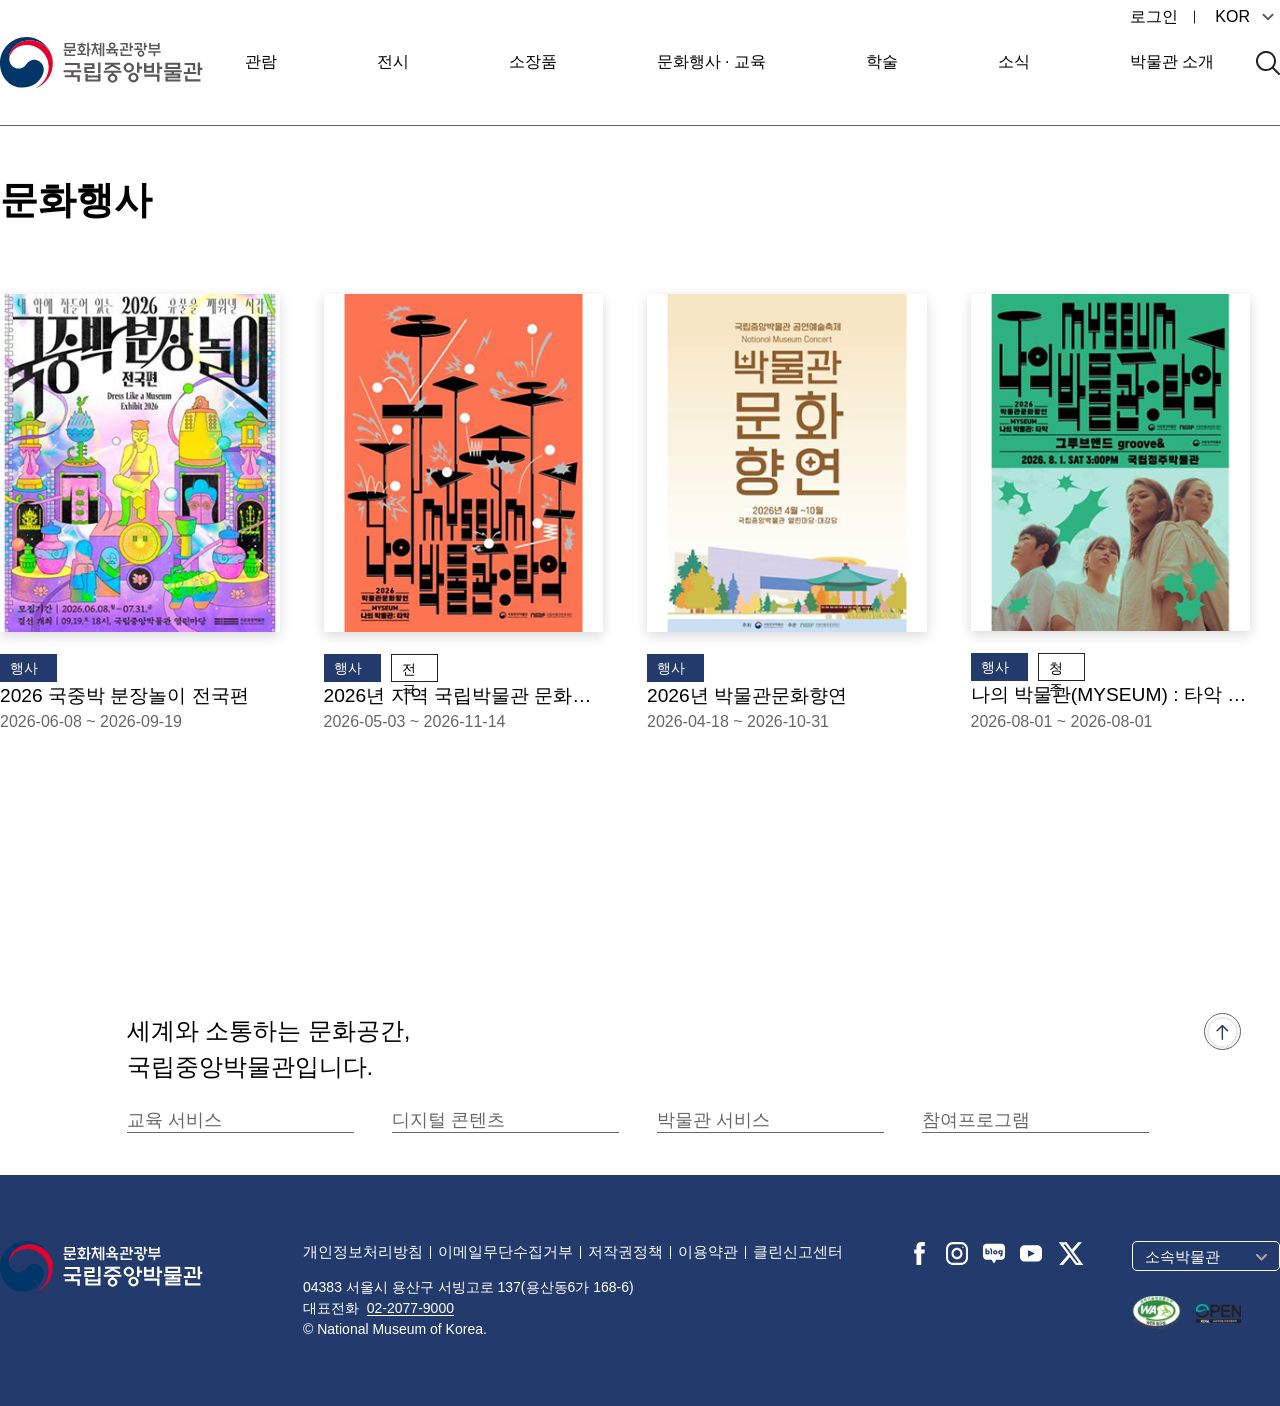
==== commit 34c864de: "8/20-이미지폴더 합치고 섹션만 따로 파일 만듦" ====
--- a/index.html
+++ b/index.html
@@ -17,7 +17,7 @@
     <!-- 로고가 먼저 나와야 함  -->
     <header>
         <div class="header-inner inner">
-            <h1 class="logo"><a href="#"><img src="./museum_img/logo/logo_b.png" alt="국립중앙박물관"></a></h1>
+            <h1 class="logo"><a href="#"><img src="./images/logo/logo-B.svg" alt="국립중앙박물관"></a></h1>
 
             <ul class="gnb-list">
                 <li class="login"><a href="#">로그인</a></li>
@@ -101,7 +101,7 @@
                 </ul>
             </nav>
             <div class="search-ico">
-                <a href="#"><img src="./museum_img/logo/menu-search.png" alt="검색"></a>
+                <a href="#"><img src="./images/icon/search_bk.svg" alt="검색"></a>
             </div>
         </div>
     </header>
@@ -114,9 +114,9 @@
                 <h2>문화행사</h2>
                 <ul class="main-event">
                     <li>
-                        <div class="imgbox">
-                            <a href="#">
-                                <img src="./museum_img/poster/event/main-event1.png" alt="국중박 분장놀이 전국편 포스터">
+                        <a href="#">
+                            <div class="imgbox">
+                                <img src="./images/Event_section/main-event1.png" alt="국중박 분장놀이 전국편 포스터">
                                 <div class="event-detail">
                                     <div class="detail-list">
                                         <div>
@@ -132,22 +132,21 @@
                                             <p class="details">무료</p>
                                         </div>
                                     </div>
-                                    <span class="more-btn">More<img src="./museum_img/icon/more-arrow.png" alt="">
+                                    <span class="more-btn">More<img src="images/icon/More_Arrow.svg" alt="">
                                     </span>
                                 </div>
-
-                            </a>
-                        </div>
-                        <div class="text-box">
-                            <span class="event-ing">행사중</span>
-                            <p class="event-title">2026 국중박 분장놀이 전국편</p>
-                            <p class="event-date">2026-06-08 ~ 2026-09-19</p>
-                        </div>
-                    </li>
-                    <li>
-                        <div class="imgbox">
-                            <a href="#">
-                                <img src="./museum_img/poster/event/main-event2.png"
+                            </div>
+                            <div class="text-box">
+                                <span class="event-ing">행사중</span>
+                                <p class="event-title">2026 국중박 분장놀이 전국편</p>
+                                <p class="event-date">2026-06-08 ~ 2026-09-19</p>
+                            </div>
+                        </a>
+                    </li>
+                    <li>
+                        <a href="">
+                            <div class="imgbox">
+                                <img src="./images/Event_section/main-event2.png"
                                     alt="2026년 문화향연 나의 박물관(MYSEUM) : 타악 포스터">
                                 <div class="event-detail">
                                     <div class="detail-list">
@@ -164,24 +163,24 @@
                                             <p class="details">무료</p>
                                         </div>
                                     </div>
-                                    <span class="more-btn">More<img src="./museum_img/icon/more-arrow.png" alt="">
+                                    <span class="more-btn">More<img src="./images/icon/More_Arrow.svg" alt="">
                                     </span>
                                 </div>
-                            </a>
-                        </div>
-                        <div class="text-box">
-                            <div>
-                                <span class="event-ing">행사중</span>
-                                <span class="event-region">전국</span>
-                            </div>
-                            <p class="event-title">2026년 지역 국립박물관 문화향연 &lt;나의 박물관(MYSEUM) : 타악&gt;</p>
-                            <p class="event-date">2026-05-03 ~ 2026-11-14</p>
-                        </div>
-                    </li>
-                    <li>
-                        <div class="imgbox">
-                            <a href="#">
-                                <img src="./museum_img/poster/event/main-event3.png" alt="2026년 박물관문화향연 포스터">
+                            </div>
+                            <div class="text-box">
+                                <div>
+                                    <span class="event-ing">행사중</span>
+                                    <span class="event-region">전국</span>
+                                </div>
+                                <p class="event-title">2026년 지역 국립박물관 문화향연 &lt;나의 박물관(MYSEUM) : 타악&gt;</p>
+                                <p class="event-date">2026-05-03 ~ 2026-11-14</p>
+                            </div>
+                        </a>
+                    </li>
+                    <li>
+                        <a href="#">
+                            <div class="imgbox">
+                                <img src="./images/Event_section/main-event3.png" alt="2026년 박물관문화향연 포스터">
                                 <div class="event-detail">
                                     <div class="detail-list">
                                         <div>
@@ -197,22 +196,22 @@
                                             <p class="details">무료</p>
                                         </div>
                                     </div>
-                                    <span class="more-btn">More<img src="./museum_img/icon/more-arrow.png" alt="">
+                                    <span class="more-btn">More<img src="./images/icon/More_Arrow.svg" alt="">
                                     </span>
 
                                 </div>
-                            </a>
-                        </div>
-                        <div class="text-box">
-                            <span class="event-ing">행사중</span>
-                            <p class="event-title">2026년 박물관문화향연</p>
-                            <p class="event-date">2026-04-18 ~ 2026-10-31</p>
-                        </div>
-                    </li>
-                    <li>
-                        <div class="imgbox">
-                            <a href="">
-                                <img src="./museum_img/poster/event/main-event4.png"
+                            </div>
+                            <div class="text-box">
+                                <span class="event-ing">행사중</span>
+                                <p class="event-title">2026년 박물관문화향연</p>
+                                <p class="event-date">2026-04-18 ~ 2026-10-31</p>
+                            </div>
+                        </a>
+                    </li>
+                    <li>
+                        <a href="#">
+                            <div class="imgbox">
+                                <img src="./images/Event_section/main-event4.png"
                                     alt="나의 박물관(MYSEUM) : 타악 그루브앤드 포스터">
                                 <div class="event-detail">
                                     <div class="detail-list">
@@ -229,19 +228,19 @@
                                             <p class="details">무료</p>
                                         </div>
                                     </div>
-                                    <span class="more-btn">More<img src="./museum_img/icon/more-arrow.png" alt="">
+                                    <span class="more-btn">More<img src="./images/icon/More_Arrow.svg" alt="">
                                     </span>
                                 </div>
-                            </a>
-                        </div>
-                        <div class="text-box">
-                            <div>
-                                <span class="event-ing">행사중</span>
-                                <span class="event-region">청주</span>
-                            </div>
-                            <p class="event-title">나의 박물관(MYSEUM) : 타악 &lt;국립청주박물관 - 그루브앤드&gt;</p>
-                            <p class="event-date">2026-08-01 ~ 2026-08-01</p>
-                        </div>
+                            </div>
+                            <div class="text-box">
+                                <div>
+                                    <span class="event-ing">행사중</span>
+                                    <span class="event-region">청주</span>
+                                </div>
+                                <p class="event-title">나의 박물관(MYSEUM) : 타악 &lt;국립청주박물관 - 그루브앤드&gt;</p>
+                                <p class="event-date">2026-08-01 ~ 2026-08-01</p>
+                            </div>
+                        </a>
                     </li>
                 </ul>
             </div>
@@ -258,7 +257,7 @@
                 <ul class="service-site">
                     <li>
                         <a href="#">
-                            <span>교육 서비스</span><img src="./museum_img/logo/arrow-up.png" alt="화살표">
+                            <span class="service">교육 서비스</span><img src="./images/icon/arrow-down-b.svg" alt="화살표">
                         </a>
                         <ul class="family-site">
                             <li><a href="#">교육플랫폼 모두(MODU)</a></li>
@@ -268,7 +267,7 @@
                     </li>
                     <li>
                         <a href="#">
-                            <span>디지털 콘텐츠</span><img src="./museum_img/logo/arrow-up.png" alt="화살표">
+                            <span class="service">디지털 콘텐츠</span><img src="./images/icon/arrow-down-b.svg" alt="화살표">
                         </a>
                         <ul class="family-site">
                             <li><a href="#">e뮤지엄</a></li>
@@ -279,7 +278,7 @@
                     </li>
                     <li>
                         <a href="#">
-                            <span>박물관 서비스</span><img src="./museum_img/logo/arrow-up.png" alt="화살표">
+                            <span class="service">박물관 서비스</span><img src="./images/icon/arrow-down-b.svg" alt="화살표">
                         </a>
                         <ul class="family-site">
                             <li><a href="#">박물관 상품관</a></li>
@@ -289,7 +288,7 @@
 
                     <li>
                         <a href="#">
-                            <span>참여프로그램</span><img src="./museum_img/logo/arrow-up.png" alt="화살표">
+                            <span class="service">참여프로그램</span><img src="./images/icon/arrow-down-b.svg" alt="화살표">
                         </a>
                         <ul class="family-site">
                             <li><a href="#">청년멘토</a></li>
@@ -297,14 +296,14 @@
                     </li>
                 </ul>
                 <p class="top-btn">
-                    <a href="#"><img src="./museum_img/logo/top-btn.png" alt="맨 위로 버튼"></a>
+                    <a href="#"><img src="./images/footer/top_button.svg" alt="맨 위로 버튼"></a>
                 </p>
             </div>
         </div>
         <div class="footer-bottom">
             <div class="footer-inner-bottom">
                 <div class="footer-left">
-                    <p><img src="./museum_img/logo/logo_w.png" alt="로고 밝은 색"></p>
+                    <p><img src="./images/logo/logo-W.svg" alt="로고 밝은 색"></p>
                     <div class="footer-left-right">
                         <ul class="per-info">
                             <li><a href="#">개인정보처리방침</a></li>
@@ -322,17 +321,17 @@
                 </div>
                 <div class="footer-right">
                     <ul class="sns-list">
-                        <li><a href="#"><img src="./museum_img/logo/facebook.png" alt="페이스북 아이콘"></a></li>
-                        <li><a href="#"><img src="./museum_img/logo/instagram.png" alt="인스타그램 아이콘"></a></li>
-                        <li><a href="#"><img src="./museum_img/logo/naver.png" alt="네이버 아이콘"></a></li>
-                        <li><a href="#"><img src="./museum_img/logo/youtube.png" alt="유투브 아이콘"></a></li>
-                        <li><a href="#"><img src="./museum_img/logo/twitter.png" alt="트위터 아이콘"></a></li>
+                        <li><a href="#"><img src="./images/footer/sns-icon/sns_facebook.svg" alt="페이스북 아이콘"></a></li>
+                        <li><a href="#"><img src="./images/footer/sns-icon/sns_instagram.svg" alt="인스타그램 아이콘"></a></li>
+                        <li><a href="#"><img src="./images/footer/sns-icon/sns_naver.svg" alt="네이버 아이콘"></a></li>
+                        <li><a href="#"><img src="./images/footer/sns-icon/sns_youtube.svg" alt="유투브 아이콘"></a></li>
+                        <li><a href="#"><img src="./images/footer/sns-icon/sns_twitter.svg" alt="트위터 아이콘"></a></li>
                     </ul>
                     <div class="footer-right-right">
                         <div class="family-museum">
                             <div class="family-btn">
                                 <a href="#">
-                                    <span>소속박물관</span><img src="./museum_img/logo/arrow-up.png" alt="">
+                                    <span>소속박물관</span><img src="./images/icon/arrow-down-b.svg" alt="">
                                 </a>
                             </div>
                             <ul class="family-museum-list">
@@ -352,8 +351,8 @@
                             </ul>
                         </div>
                         <ul class="web-logo">
-                            <li><a href="#"><img src="./museum_img/logo/web_access.png" alt="웹 접근성 아이콘"></a></li>
-                            <li><a href="#"><img src="./museum_img/logo/logo_open.png" alt="개인정보 아이콘"></a></li>
+                            <li><a href="#"><img src="./images/footer/mark/footer_web_access.svg" alt="웹 접근성 아이콘"></a></li>
+                            <li><a href="#"><img src="./images/footer/mark/footer_kogl.svg" alt="개인정보 아이콘"></a></li>
                         </ul>
                     </div>
                 </div>
--- a/css/style.css
+++ b/css/style.css
@@ -200,22 +200,34 @@
 
 }
 
+.lang-btn {
+    position:relative;
+}
+
 .lang-btn>a>span::after {
     display: block;
     width: 24px;
     height: 24px;
     content: "";
     background: url(../museum_img/icon/arrow-up.png);
+    background-size:contain;
+    
+}
+
+.lang-btn:hover>a>span::after {
+    transform: rotate(180deg);
 }
 
 .lang-btn>a>span {
-    display: block;
-    display: flex;
-
+    
+    display: flex;
+    align-items: center;
+    gap: 6px;
 }
 
 .lang-btn .lang-list {
     position: absolute;
+    top:100%;
     right:0;
     background: #fff;
     color: var(--typo-color);
@@ -227,13 +239,9 @@
     padding:13px 22px;
     box-shadow: 0 4px 10px rgba(0,0,0,0.2);
     display: none;
-}
-
-
-
-/* .lang-btn .lang-list>li a {
-} */
-
+
+    z-index: 1000;
+}
 
 .lang-btn .lang-list>li a:hover {
     
@@ -242,12 +250,11 @@
     
 }
 
-
 .lang-btn:hover .lang-list {
-    display: block;
-    flex-direction: column;
+    
+    
     display:flex;
-    gap:10px;
+    
 }
 
 .main-menu {
@@ -297,22 +304,16 @@
 
 .main-event>li {
     flex: 0 0 calc((100% - 54*3px) / 4);
-
-
 }
 
 .imgbox {
     position: relative;
 }
 
-.imgbox>a>img {
+.imgbox>img {
     width: 100%;
-    height: 370px;
+    height: auto;
     box-shadow: 0 4px 12px rgba(0, 0, 0, 0.15);
-
-
-
-
 }
 
 .detail-list {
@@ -328,11 +329,11 @@
     position: absolute;
     top: 85%;
     right: 25px;
-
 }
 
 .more-btn>img {
     width: 29px;
+    filter:invert();
 }
 
 .event-detail p,
@@ -354,8 +355,8 @@
 
 }
 
-.imgbox:hover .event-detail,
-.imgbox:focus-within .event-detail {
+.main-event>li>a:hover .event-detail,
+.main-event>li>a:focus-within .event-detail {
     opacity: 1;
 }
 
@@ -450,17 +451,21 @@
     gap: 38px;
 }
 
-.service-site>li:hover {
+.service-site>li:hover{
     color: #222;
     font-weight: 500;
     border-bottom: 1px solid #222;
 
 }
 
-
-
-
-
+.service-site>li:hover .family-site{
+    opacity:1;
+    
+}
+
+.service-site>li:hover>a>img{
+    transform: rotate(180deg);
+}
 
 .service-site>li {
     width: 227px;
@@ -468,6 +473,7 @@
     border-bottom: 1px solid var(--typo-color);
     color: var(--typo-color);
     transition: 0.3s;
+    z-index:100;
 
 }
 
@@ -478,8 +484,9 @@
 
 }
 
-.service-site>li span {
+.service {
     line-height: 1.3em;
+    font-size: 18px;
 }
 
 .service-site>li:hover img {
@@ -494,9 +501,7 @@
     transition: 0.3s;
 }
 
-.footer-top span {
-    font-size: 18px;
-}
+
 
 .top-btn {
     width: 37px;
@@ -509,9 +514,6 @@
     position: absolute;
     right: 39px;
     background-color: #fff;
-
-
-
 }
 
 .top-btn>img {
@@ -520,18 +522,33 @@
 }
 
 .family-site {
-    /* display:none; */
-}
+    
+    color:#fff;
+    font-size:15px;
+    background-color:#878787f1;
+    z-index: 10000;
+    opacity:0;
+}
+
+
 
 
 .family-site>li>a {
     display: block;
     width: 227px;
-    height: 26px;
-    background-color: #fff;
-    border-bottom: 1px solid #666;
-    opacity: 0;
-}
+    height: 30px;
+    border-bottom: 1px solid #222;
+    padding: 4px 7px 0px 4px;
+    
+}
+
+.family-site>li>a:hover {
+    background-color: var(--secondary-color);
+    font-weight:500;
+    
+}
+
+
 
 
 /* footer-bottom */
@@ -576,9 +593,6 @@
     display: flex;
     gap: 15px;
     transition: 0.3s;
-
-
-
 }
 
 .per-info>li {
@@ -594,8 +608,6 @@
     position: absolute;
     top: 5px;
     right: -7.5px;
-
-
 }
 
 .per-info>li:last-child::after {
@@ -605,9 +617,6 @@
 .per-info>li:hover {
     text-decoration: underline;
     text-underline-offset: 3px;
-
-
-
 }
 
 .footer-right {
@@ -619,7 +628,6 @@
 .sns-list {
     display: flex;
     gap: 15px;
-
 }
 
 
@@ -637,24 +645,62 @@
     border: 1px solid #fff;
     border-radius: 5px;
     padding: 4px 12px;
-
-
+    transition-duration: 0.5s;
+    position:relative;
 }
 
 .family-btn>a {
     display: flex;
     justify-content: space-between;
     align-items: center;
-
 }
 
 .family-btn>a>img {
     filter: invert(1);
 }
 
+.family-museum{
+    transition-duration:0.5s;
+}
+
+.family-museum:hover{
+    background-color: #222;
+    
+
+}
+
+.family-museum:hover>.family-btn>a>img{
+    transform:rotate(180deg);
+}
+
+.family-museum:hover .family-museum-list{
+    display:block;
+}
+
 .family-museum-list {
     display: none;
-}
+    max-height: 123px;
+    overflow-y: auto;
+    background-color: #222;
+    transition-duration: 0.5s;
+    position:absolute;
+    
+
+}
+
+.family-museum-list>li>a{
+    display:block;
+    width:148px;
+    height:30px;
+    padding: 4px 12px;
+    border-bottom: 1px solid #fff;
+}
+
+.family-museum-list>li>a:hover{
+    background-color: var(--secondary-color);
+}
+
+
 
 .web-logo {
     margin-top: 25px;
@@ -662,6 +708,7 @@
     align-items: center;
     gap: 15px;
 }
+
 
 /* Tablet */
 @media (max-width: 1024px) {
@@ -870,156 +917,34 @@
    MOBILE FOOTER
 ========================================= */
 
-.footer-inner-top {
-    width: calc(100% - 40px);
-    padding: 40px 0 35px;
-}
-
-/* 위쪽 소개문 */
-.footer-top {
-    position: relative;
-}
-
-.footer-top p {
-    font-size: 16px;
-    line-height: 1.6;
-    padding-right: 50px;
-}
-
-
-/* 위로가기 버튼 */
-.footer-top .top-btn {
-    position: absolute;
-    right: 0;
-    top: 0;
-}
-
-
-/* 서비스 메뉴 */
-.service-site {
-    display: flex;
-    flex-direction: column;
-    width: 100%;
-    margin-top: 30px;
-}
-
-.service-site > li {
-    width: 100%;
-    border-bottom: 1px solid #ddd;
-}
-
-.service-site > li > a {
-    display: flex;
-    align-items: center;
-    justify-content: space-between;
-
-    width: 100%;
-    padding: 10px 0;
-
-    font-size: 16px;
-}
-
-
-/* =========================================
-   파란색 FOOTER
-========================================= */
-
-.footer-inner-bottom {
-    width: calc(100% - 40px);
-
-    padding: 40px 0;
-
-    display: block;
-}
-
-
-/* 로고 */
-.footer-left {
-    display: block;
-}
-
-.footer-logo img {
-    width: 190px;
-    height: auto;
-}
-
-
-/* 정책 링크 */
-.footer-policy {
-    display: flex;
-    flex-wrap: wrap;
-
-    gap: 8px 0;
-
-    margin-top: 25px;
-}
-
-.footer-policy li {
-    width: 25%;
-}
-
-.footer-policy a {
-    font-size: 14px;
-    line-height: 1.5;
-}
-
-
-/* 주소 */
-.footer-address {
-    margin-top: 25px;
-}
-
-.footer-address address {
-    font-size: 13px;
-    line-height: 1.7;
-}
-
-
-/* SNS + 관련 사이트 */
-.footer-right {
-    display: flex;
-    align-items: flex-start;
-    justify-content: space-between;
-
-    margin-top: 30px;
-}
-
-
-/* SNS */
-.sns-list {
-    display: flex;
-    gap: 16px;
-}
-
-.sns-list img {
-    width: 24px;
-    height: 24px;
-}
-
-
-/* 소속박물관 버튼 */
-.family-site {
-    width: 150px;
-}
-
-.family-site > a {
-    display: flex;
-    align-items: center;
-    justify-content: space-between;
-
-    height: 38px;
-    padding: 0 15px;
-
-    border: 1px solid #fff;
-}
-
-
-/* 관련 기관 로고 */
-.related-logo {
-    margin-top: 25px;
-}
-
-.related-logo img {
-    max-width: 140px;
-    height: auto;
+    .footer-top {
+        position: relative;
+        padding: 50px 30px 0;
+    }
+
+    .footer-top > div {
+        margin-bottom: 50px;
+    }
+
+    .footer-top > div > p {
+        font-size: 20px;
+        line-height: 1.5;
+    }
+
+    .service-site {
+        display: flex;
+        flex-direction: column;
+    }
+
+    .service-site > li {
+        position: relative;
+        border-bottom: 1px solid #ddd;
+    }
+
+    .service-site > li > a {
+        display: flex;
+        align-items: center;
+        justify-content: space-between;
+        padding: 24px 0;
+    }
 }
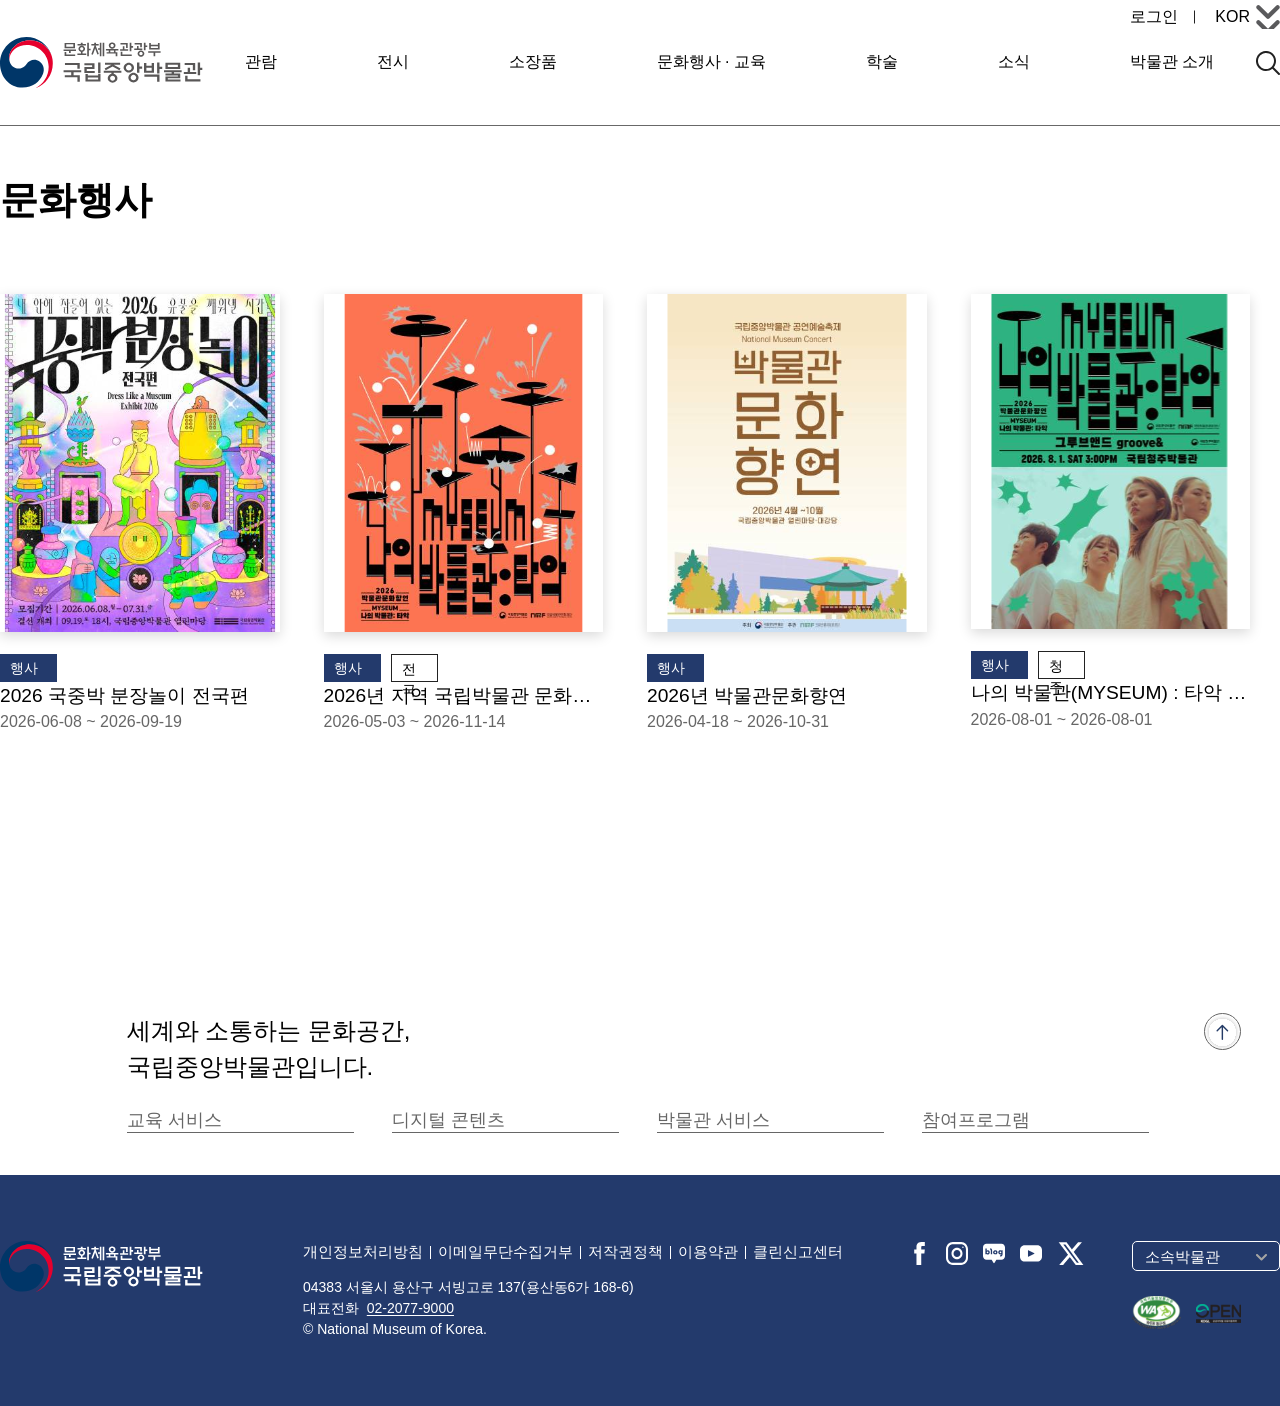
==== commit b456d98f: "섹션 반응형 개선" ====
--- a/index.html
+++ b/index.html
@@ -116,7 +116,7 @@
                     <li>
                         <a href="#">
                             <div class="imgbox">
-                                <img src="./images/Event_section/main-event1.png" alt="국중박 분장놀이 전국편 포스터">
+                                <img src="./images/Event_section/main-event1.svg" alt="국중박 분장놀이 전국편 포스터">
                                 <div class="event-detail">
                                     <div class="detail-list">
                                         <div>
@@ -146,7 +146,7 @@
                     <li>
                         <a href="">
                             <div class="imgbox">
-                                <img src="./images/Event_section/main-event2.png"
+                                <img src="./images/Event_section/main-event2.svg"
                                     alt="2026년 문화향연 나의 박물관(MYSEUM) : 타악 포스터">
                                 <div class="event-detail">
                                     <div class="detail-list">
@@ -180,7 +180,7 @@
                     <li>
                         <a href="#">
                             <div class="imgbox">
-                                <img src="./images/Event_section/main-event3.png" alt="2026년 박물관문화향연 포스터">
+                                <img src="./images/Event_section/main-event3.svg" alt="2026년 박물관문화향연 포스터">
                                 <div class="event-detail">
                                     <div class="detail-list">
                                         <div>
@@ -211,7 +211,7 @@
                     <li>
                         <a href="#">
                             <div class="imgbox">
-                                <img src="./images/Event_section/main-event4.png"
+                                <img src="./images/Event_section/main-event4.svg"
                                     alt="나의 박물관(MYSEUM) : 타악 그루브앤드 포스터">
                                 <div class="event-detail">
                                     <div class="detail-list">
--- a/css/style.css
+++ b/css/style.css
@@ -209,7 +209,7 @@
     width: 24px;
     height: 24px;
     content: "";
-    background: url(../museum_img/icon/arrow-up.png);
+    background: url(../images/icon/arrow-down-b.svg);
     background-size:contain;
     
 }
